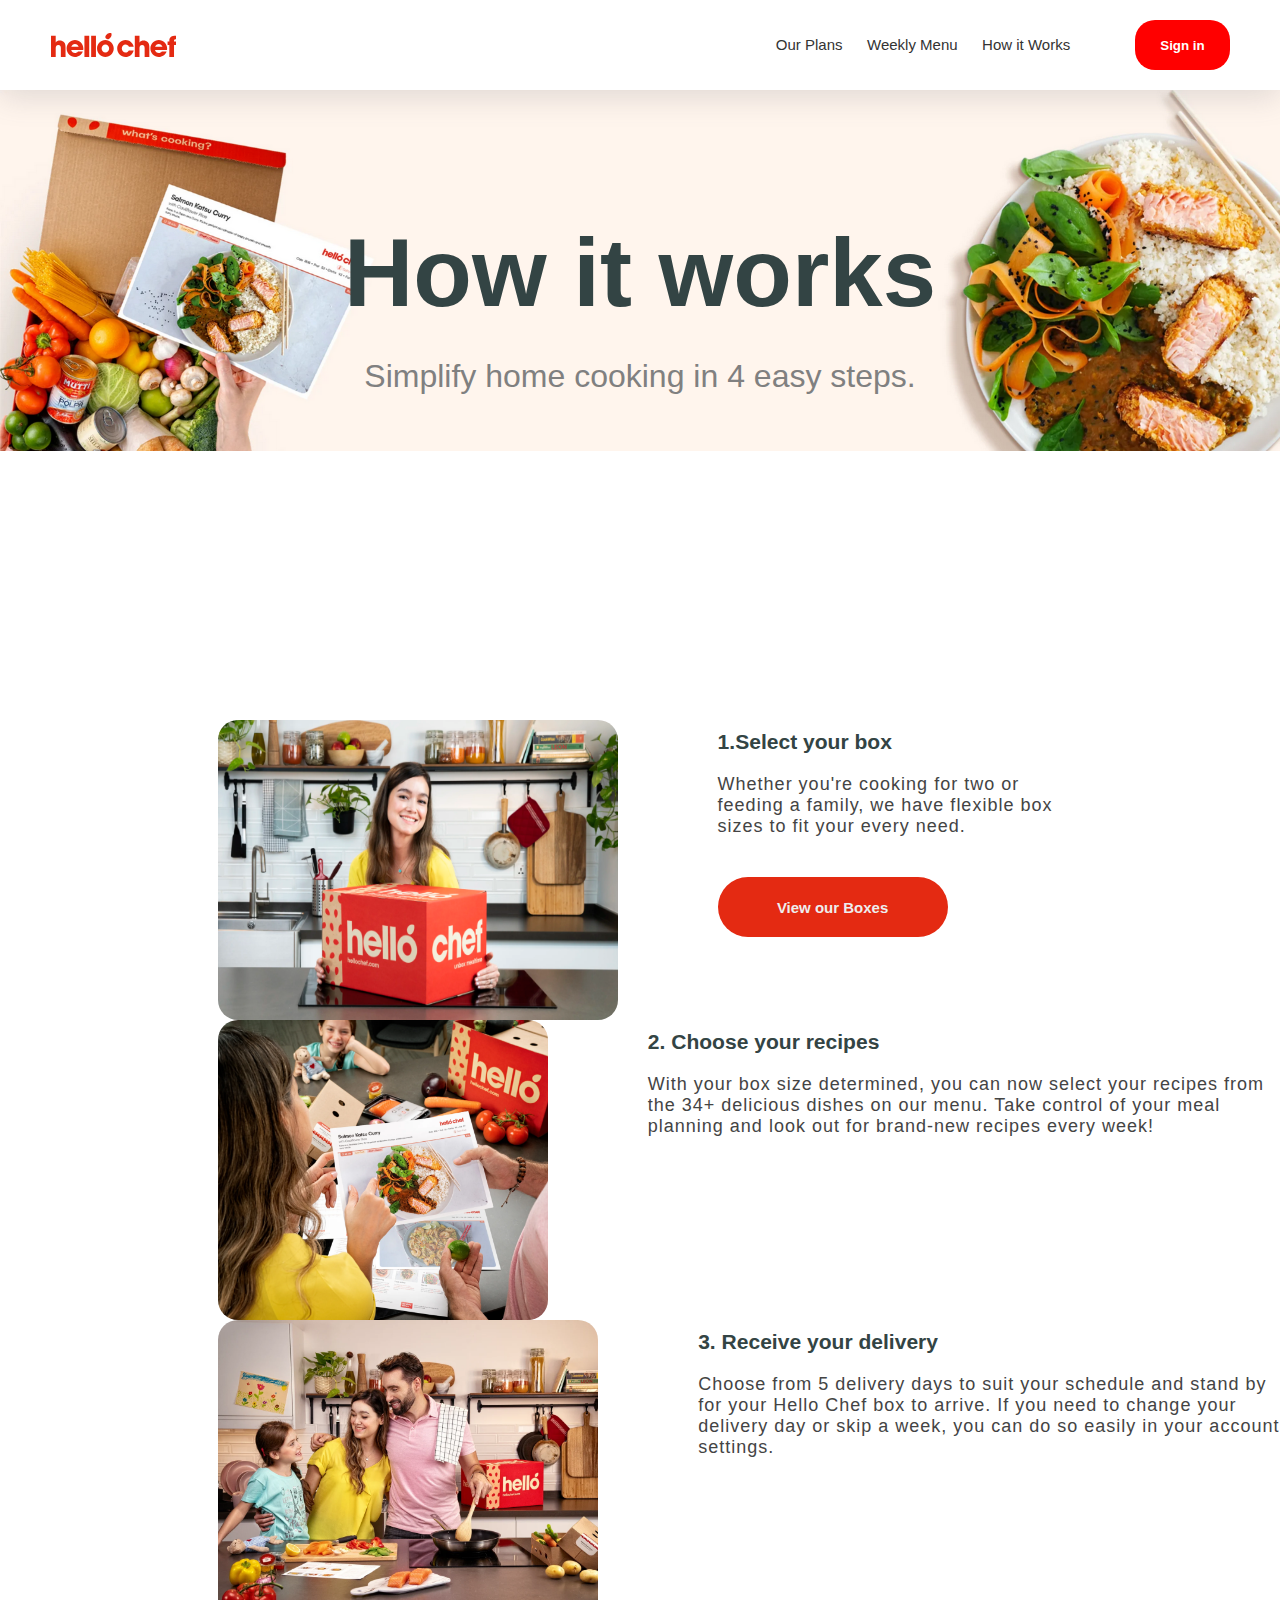
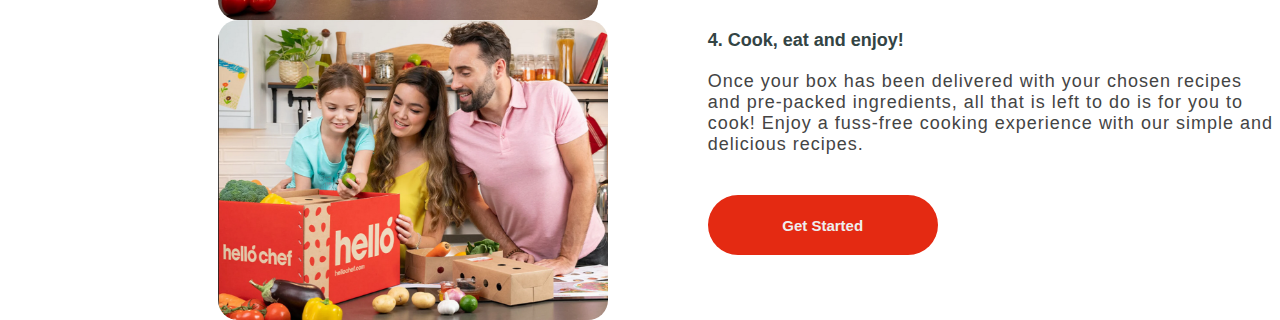
==== HowItWorks.html @ fad8c84d "first commit" ====
<html lang="en">

<head>
    <meta charset="UTF-8">
    <meta name="viewport" content="width=device-width, initial-scale=1.0">
    <link rel="stylesheet" href="HowItWorks.css">
    <title>How it Works</title>
</head>

<body>
    <!-- NAVIGATION BAR -->
    <div class="navBar">
        <div class="logoW">
            <img src="./images/logo.svg" alt="helloChefLogo">
        </div>
        <div class="anchorsW">
            <span>
                <a href="#">Our Plans</a>
                <a href="#">Weekly Menu</a>
                <a href="#">How it Works</a>
            </span>
        </div>
        <button class="btnW">Sign in</button>
    </div>
    <!-- HERO SECTION -->
    <div class="heroSectionW">
        <div class="contentW">
            <h1> How it works </h1>
            <p>Simplify home cooking in 4 easy steps.</p>
        </div>
    </div>
    <!-- SELECTBOX SECTION -->
    <div class="grp1">
        <img src="./images/Select_your_box.webp" alt="">
        <div class="grp1content">
            <div class="grp1head">
                <h3> 1.Select your box</h3>
            </div>
            <div class="grp1Pgraph">
                <p>Whether you're cooking for two or <br>feeding a family, we have flexible box <br> sizes to fit your
                    every
                    need. </p>
            </div>
            <div>
                <button class="grpBttn">View our Boxes</button>
            </div>
        </div>
    </div>
    <!-- second section -->
    <div class="grp1">
        <img src="./images/variety.webp" alt="">
        <div class="grp1content">
            <div class="grp1head">
                <h3>2. Choose your recipes </h3>
            </div>
            <div class="grp1Pgraph">
                <p>With your box size determined, you can now select your recipes from the 34+ delicious dishes on our
                    menu. Take control of your meal planning and look out for brand-new recipes every week! </p>
            </div>
        </div>
    </div>
    <!-- third section -->
    <div class="grp1">

        <img src="./images/Family_cooking.webp" alt="">
        <div class="grp1content">
            <div class="grp1head">
                <h3>3. Receive your delivery </h3>
            </div>
            <div class="grp1Pgraph">
                <p>Choose from 5 delivery days to suit your schedule and stand by for your Hello Chef box to arrive. If
                    you need to change your delivery day or skip a week, you can do so easily in your account settings.
                </p>
            </div>
        </div>
    </div>

    <!-- fourth section -->
    <div class="grp1">
        <img src="./images/workFamilyCook.png" alt="">
        <div class="grp1content">
            <div class="grp1head">
                <h4>4. Cook, eat and enjoy! </h4>
            </div>
            <div class="grp1Pgraph">
                <p>Once your box has been delivered with your chosen recipes and pre-packed ingredients, all that is
                    left to do is for you to cook! Enjoy a fuss-free cooking experience with our simple and
                    delicious recipes. </p>
            </div>
            <div>
                <button class="grpBttn">Get Started</button>
            </div>
        </div>
    </div>
</body>
</html>
---- HowItWorks.css ----
* {
  font-family: "Poppins", sans-serif;
  margin: 0;
  padding: 0;
  box-sizing: border-box;
  border: 0;
}
/* NAVBAR */
.navBar {
  width: 100%;
  flex-direction: row;
  display: flex;
  align-items: center;
  justify-content: space-between;
  padding: 20px 50px;
  box-shadow: rgba(100, 100, 111, 0.2) 0px 7px 29px 0px;
  flex-direction: row;
  position: sticky;
}
.navBar .logoW {
  display: flex;
  justify-content: left;
  width: 130px;
}
.navBar .anchorsW {
  padding-left: 45%;
}
.navBar .anchorsW a {
  text-decoration: none;
  color: #333;
  font-weight: 400;
  font-size: 15px;
  margin: 10px;
}
.navBar .btnW {
  background-color: red;
  color: white;
  border-radius: 20px;
  width: 95px;
  height: 50px;
  cursor: pointer;
  text-align: center;
  font-weight: bolder;
}

/* HERO SECTION */
.heroSectionW {
  background-image: url(./images/workHerosection.png);
  width: 100%;
  height: 70vh;
  background-position: top;
  background-size: contain;
  background-repeat: no-repeat;
}
.contentW {
  display: flex;
  justify-content: space-between;
  flex-direction: column;
  padding-top: 10%;
}
.contentW h1 {
  display: flex;
  flex-direction: column;
  align-items: center;
  justify-content: center;
  padding-bottom: 30px;
  font-size: 6em;
  color: #344;
}
.contentW p {
  display: flex;
  flex-direction: column;
  align-items: center;
  justify-content: center;
  font-size: 2em;
  color: gray;
}
/* SELECTBOX SECTION */

.grp1 {
    display: flex;
    flex-direction: row;
  }

.grp1 img {
  display: flex;
  justify-content: flex-start;
  margin-left: 17%;
  width: 400px;
  height: 300px;
  border-radius: 20px;
}
.grp1content {
  display: flex;
  flex-direction: column;
  justify-content: left;
  padding: 10px 0px 0px 100px;
}
.grp1content .grp1head {
  padding-bottom: 20px;
  color: #344;
  font-size: large;
}
.grp1content .grp1Pgraph {
  display: flex;
  font-size: large;
  color: #444;
  letter-spacing: 1px;
  padding-bottom: 40px;
}
.grp1content .grpBttn {
  width: 230px;
  height: 60px;
  color: #eee;
  background-color: #e42a12;
  border: none;
  font-size: 15px;
  font-weight: 800;
  border-radius: 30px;
  cursor: pointer;
  text-align: center;
  transition: background-color 0.3s ease-in-out;
}
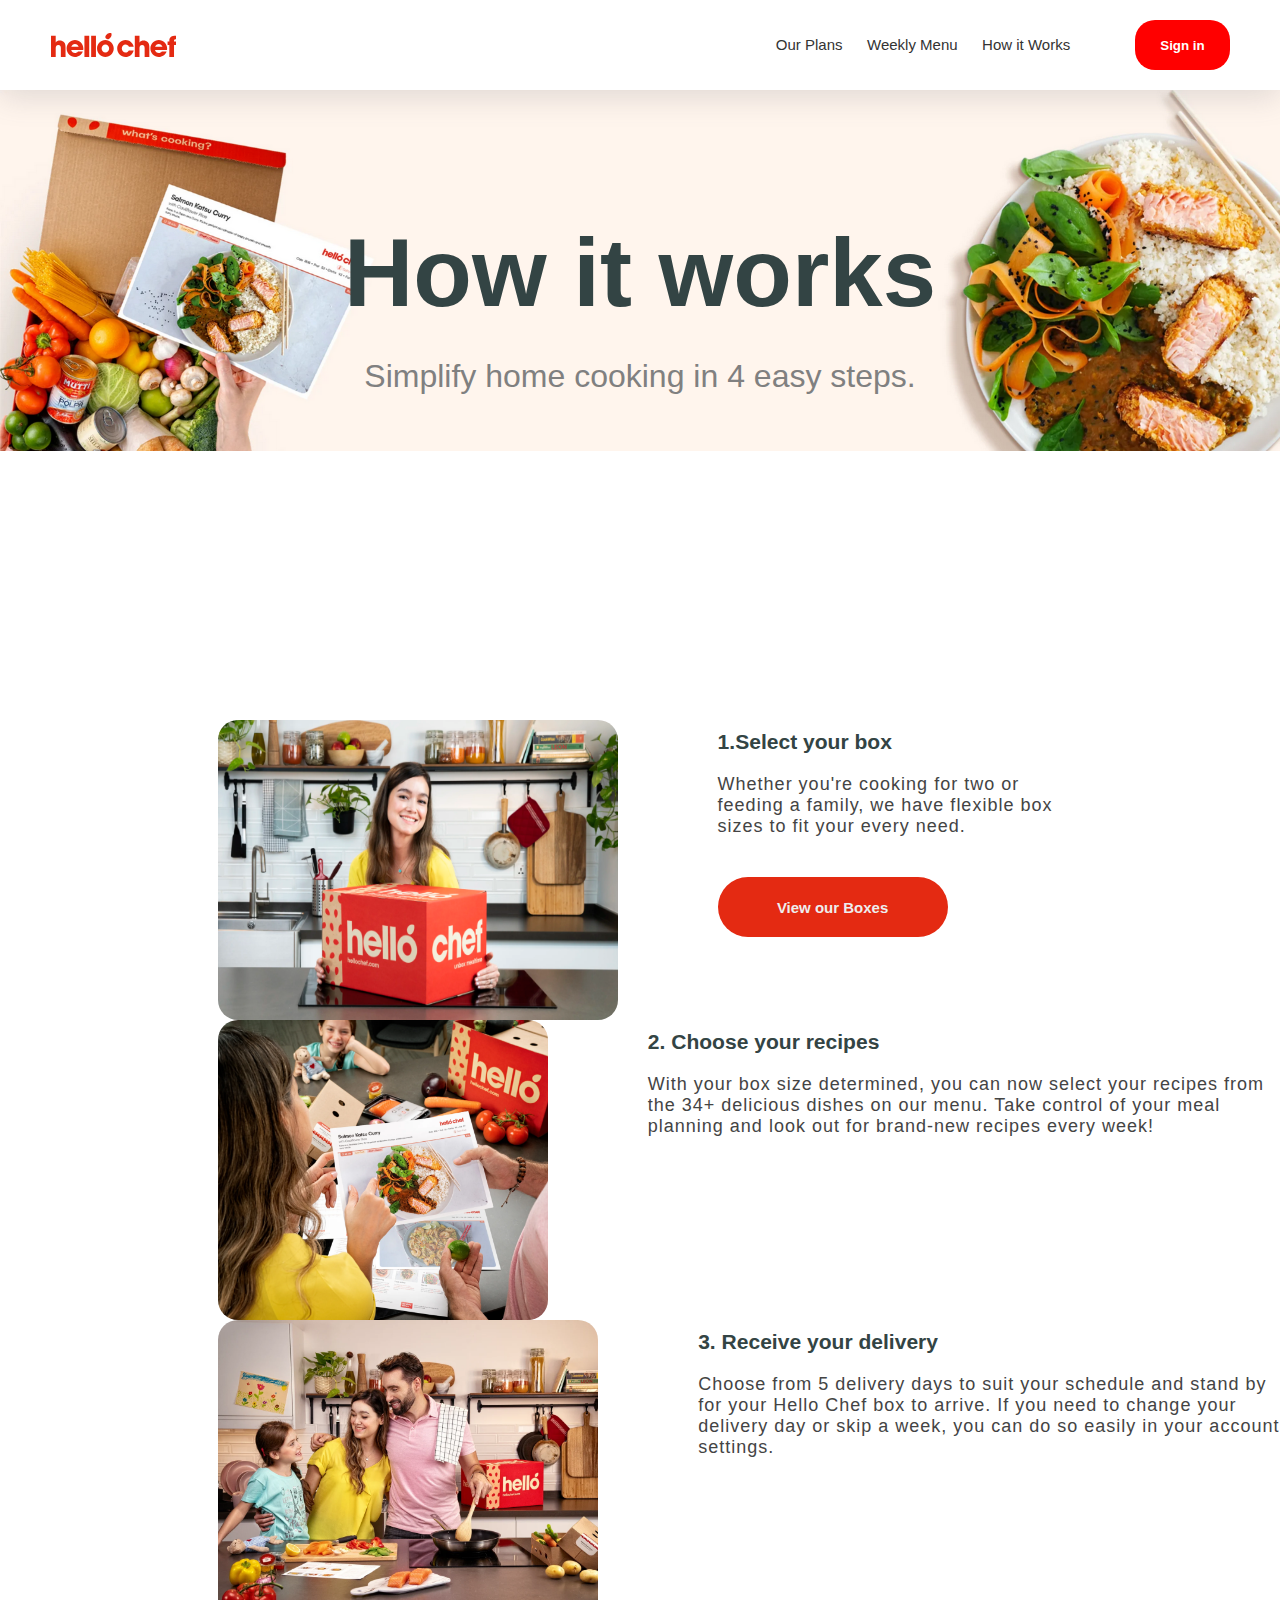
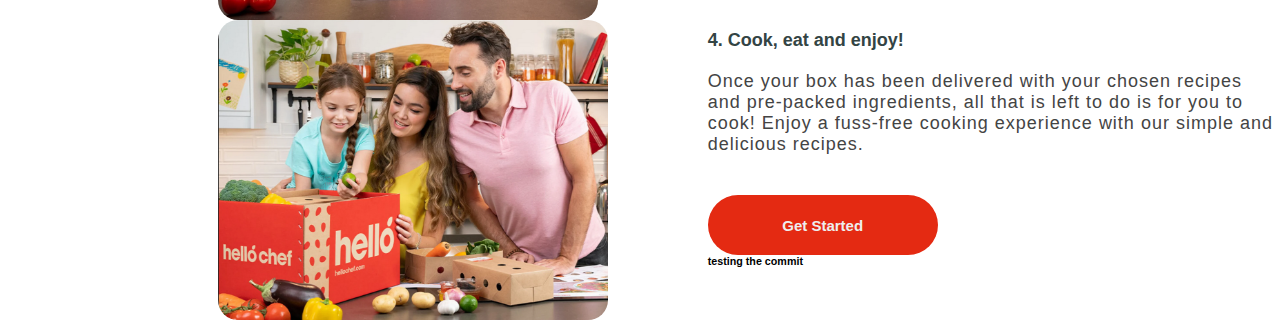
==== commit aeb1cf71: "second" ====
--- a/HowItWorks.html
+++ b/HowItWorks.html
@@ -90,6 +90,7 @@
             <div>
                 <button class="grpBttn">Get Started</button>
             </div>
+            <h6>testing the commit</h6>
         </div>
     </div>
 </body>
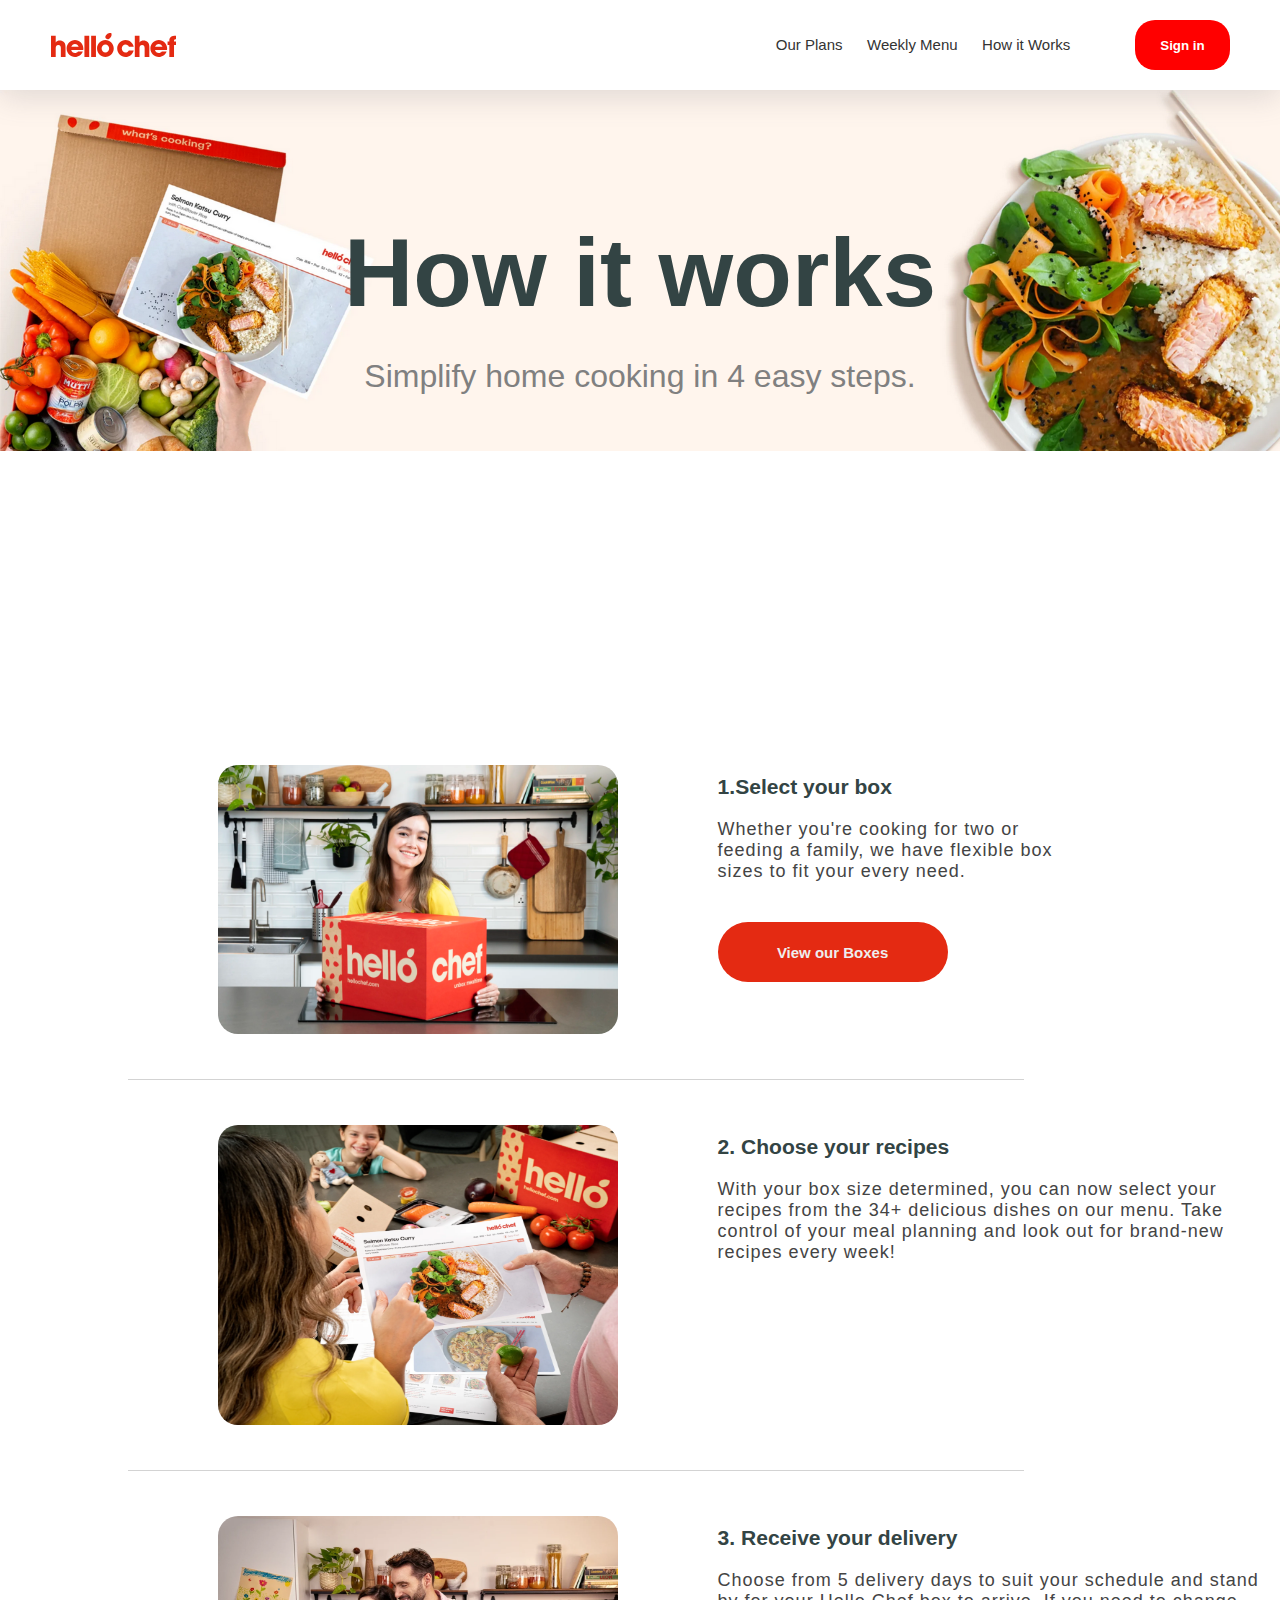
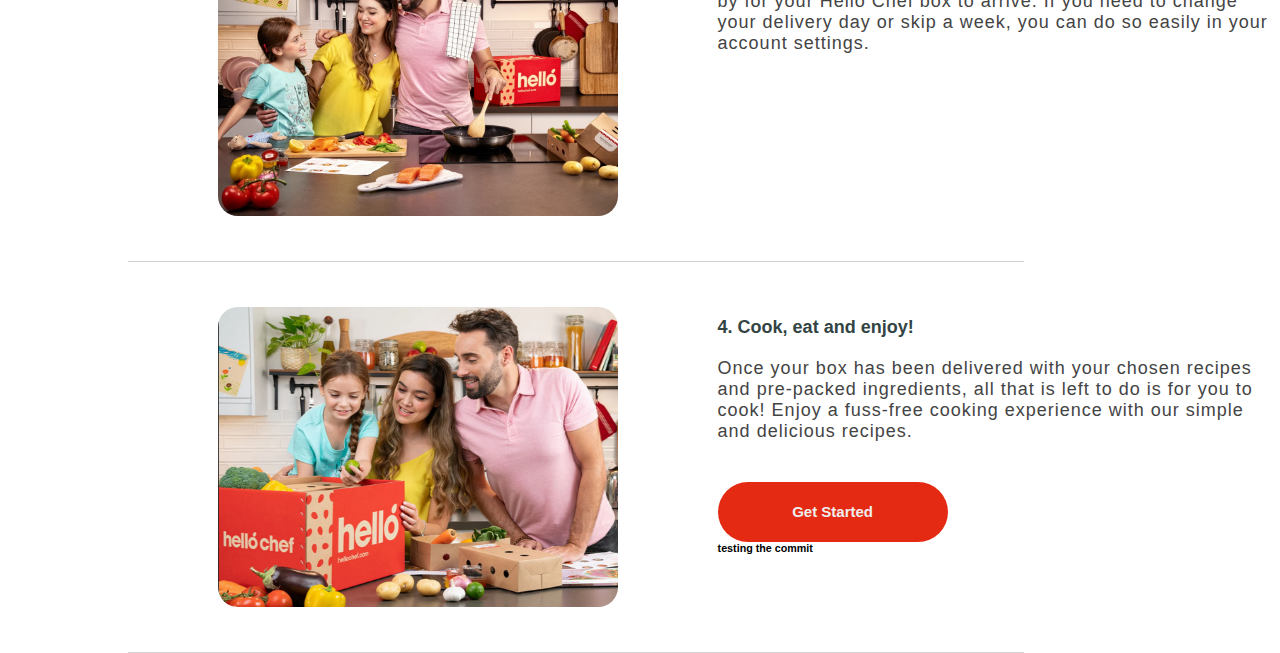
==== commit b90e03e7: "HowItWorks separator update" ====
--- a/HowItWorks.html
+++ b/HowItWorks.html
@@ -30,7 +30,7 @@
         </div>
     </div>
     <!-- SELECTBOX SECTION -->
-    <div class="grp1">
+    <div class="grp1" id="firstBox">
         <img src="./images/Select_your_box.webp" alt="">
         <div class="grp1content">
             <div class="grp1head">
@@ -46,8 +46,9 @@
             </div>
         </div>
     </div>
+    <div class="separator"></div>
     <!-- second section -->
-    <div class="grp1">
+    <div class="grp1" id="secondBox">
         <img src="./images/variety.webp" alt="">
         <div class="grp1content">
             <div class="grp1head">
@@ -59,9 +60,9 @@
             </div>
         </div>
     </div>
+    <div class="separator"></div>
     <!-- third section -->
-    <div class="grp1">
-
+    <div class="grp1" id="thirdBox">
         <img src="./images/Family_cooking.webp" alt="">
         <div class="grp1content">
             <div class="grp1head">
@@ -74,9 +75,9 @@
             </div>
         </div>
     </div>
-
+    <div class="separator"></div>
     <!-- fourth section -->
-    <div class="grp1">
+    <div class="grp1" id="fourthBox">
         <img src="./images/workFamilyCook.png" alt="">
         <div class="grp1content">
             <div class="grp1head">
@@ -93,5 +94,7 @@
             <h6>testing the commit</h6>
         </div>
     </div>
+    <div class="separator"></div>
 </body>
+
 </html>--- a/HowItWorks.css
+++ b/HowItWorks.css
@@ -78,16 +78,17 @@
 /* SELECTBOX SECTION */
 
 .grp1 {
-    display: flex;
-    flex-direction: row;
-  }
+  display: flex;
+  flex-direction: row;
+}
 
 .grp1 img {
   display: flex;
   justify-content: flex-start;
   margin-left: 17%;
-  width: 400px;
-  height: 300px;
+  min-width: 400px;
+  max-width: 400px;
+  max-height: 300px;
   border-radius: 20px;
 }
 .grp1content {
@@ -122,6 +123,19 @@
   transition: background-color 0.3s ease-in-out;
 }
 
+#firstBox,
+#secondBox,
+#thirdBox,
+#fourthBox {
+  margin-top:45px ;
+  margin-bottom: 45px;
+}
 
-
-
+.separator {
+  display: flex;
+  margin-left: 30px;
+  width: 70%;
+  height: 1px;
+  background-color: lightgrey;
+  margin: auto 10% ;
+}
